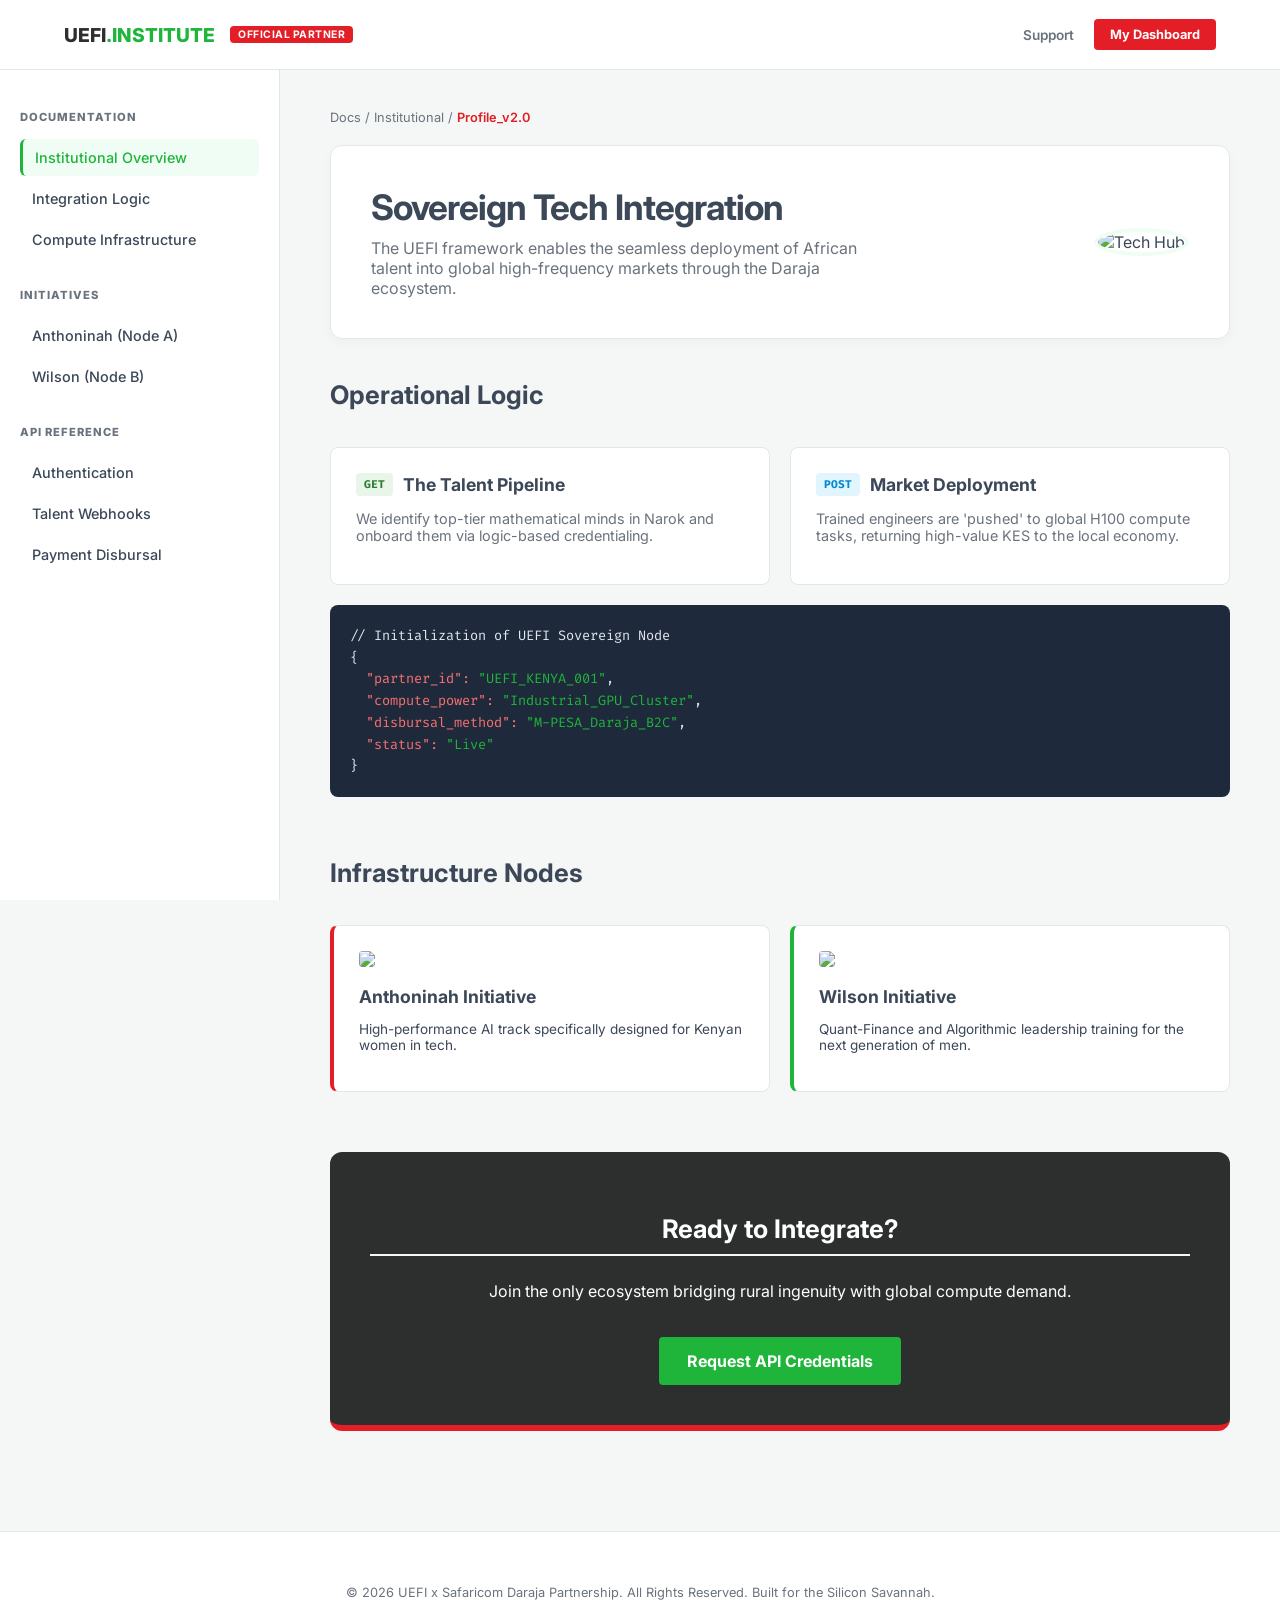
==== abouts.html @ 6edc69ea "Add files via upload" ====
<!DOCTYPE html>
<html lang="en">
<head>
    <meta charset="UTF-8">
    <meta name="viewport" content="width=device-width, initial-scale=1.0">
    <title>UEFI x Daraja | Developer Portal</title>
    <link href="https://fonts.googleapis.com/css2?family=Inter:wght@300;400;500;600;700;800&family=Fira+Code:wght@400;500&display=swap" rel="stylesheet">
    <style>
        :root {
            --safaricom-green: #1eb53a;
            --safaricom-red: #e41e26;
            --safaricom-dark: #2d2e2e;
            --portal-bg: #f4f7f6;
            --sidebar-bg: #ffffff;
            --text-main: #3c4858;
            --text-muted: #6a737d;
            --border-color: #e1e8ed;
            --code-bg: #1e293b;
        }

        * { box-sizing: border-box; }
        body {
            background-color: var(--portal-bg);
            color: var(--text-main);
            font-family: 'Inter', sans-serif;
            margin: 0;
            display: flex;
            flex-direction: column;
            min-height: 100vh;
        }

        /* --- TOP NAV --- */
        header {
            background: #ffffff;
            border-bottom: 1px solid var(--border-color);
            padding: 0 5%;
            height: 70px;
            display: flex;
            align-items: center;
            justify-content: space-between;
            position: sticky;
            top: 0;
            z-index: 1000;
        }

        .logo-area { display: flex; align-items: center; gap: 15px; }
        .logo { font-weight: 800; font-size: 1.2rem; color: var(--safaricom-dark); text-decoration: none; }
        .logo span { color: var(--safaricom-green); }
        .partner-tag { 
            background: var(--safaricom-red); 
            color: white; 
            font-size: 0.65rem; 
            padding: 2px 8px; 
            border-radius: 4px; 
            font-weight: 700;
            letter-spacing: 0.5px;
        }

        /* --- MAIN PORTAL LAYOUT --- */
        .portal-wrapper {
            display: grid;
            grid-template-columns: 280px 1fr;
            flex-grow: 1;
        }

        /* Sidebar Navigation */
        aside {
            background: var(--sidebar-bg);
            border-right: 1px solid var(--border-color);
            padding: 40px 20px;
            height: calc(100vh - 70px);
            position: sticky;
            top: 70px;
        }

        .nav-group { margin-bottom: 30px; }
        .nav-label { 
            font-size: 0.7rem; 
            font-weight: 800; 
            color: var(--text-muted); 
            text-transform: uppercase; 
            letter-spacing: 1px;
            margin-bottom: 15px;
            display: block;
        }

        .nav-link {
            display: flex;
            align-items: center;
            padding: 10px 12px;
            text-decoration: none;
            color: var(--text-main);
            font-size: 0.9rem;
            font-weight: 500;
            border-radius: 6px;
            transition: 0.2s;
            margin-bottom: 4px;
        }
        .nav-link:hover { background: #f0fdf4; color: var(--safaricom-green); }
        .nav-link.active { background: #f0fdf4; color: var(--safaricom-green); border-left: 3px solid var(--safaricom-green); }

        /* Main Documentation Area */
        main { padding: 40px 5% 100px 5%; max-width: 1000px; }
        
        .breadcrumb { font-size: 0.8rem; color: var(--text-muted); margin-bottom: 20px; }
        .breadcrumb span { color: var(--safaricom-red); font-weight: 600; }

        .hero-banner {
            background: white;
            border-radius: 12px;
            padding: 40px;
            border: 1px solid var(--border-color);
            margin-bottom: 40px;
            display: flex;
            justify-content: space-between;
            align-items: center;
            box-shadow: 0 4px 12px rgba(0,0,0,0.03);
        }

        .hero-text h1 { margin: 0 0 10px 0; font-size: 2.2rem; letter-spacing: -1px; }
        .hero-text p { color: var(--text-muted); margin: 0; max-width: 500px; }

        .hero-visual img {
            width: 120px;
            height: 120px;
            border-radius: 50%;
            border: 4px solid #f0fdf4;
        }

        /* API Badges */
        .method-badge {
            font-family: 'Fira Code', monospace;
            font-size: 0.7rem;
            padding: 4px 8px;
            border-radius: 4px;
            font-weight: 700;
            margin-right: 10px;
        }
        .post { background: #e1f5fe; color: #0288d1; }
        .get { background: #e8f5e9; color: #2e7d32; }

        /* Content Blocks */
        section { margin-bottom: 60px; }
        h2 { font-size: 1.6rem; border-bottom: 2px solid var(--portal-bg); padding-bottom: 10px; margin-bottom: 25px; }

        .grid-cards {
            display: grid;
            grid-template-columns: repeat(auto-fit, minmax(300px, 1fr));
            gap: 20px;
        }

        .doc-card {
            background: white;
            padding: 25px;
            border-radius: 8px;
            border: 1px solid var(--border-color);
            transition: 0.3s;
        }
        .doc-card:hover { border-color: var(--safaricom-green); transform: translateY(-3px); }
        .doc-card h3 { margin: 0 0 10px 0; font-size: 1.1rem; display: flex; align-items: center; }

        .code-block {
            background: var(--code-bg);
            color: #e2e8f0;
            padding: 20px;
            border-radius: 8px;
            font-family: 'Fira Code', monospace;
            font-size: 0.85rem;
            line-height: 1.6;
            position: relative;
            margin-top: 20px;
        }
        .code-block .key { color: #f87171; }
        .code-block .string { color: var(--safaricom-green); }

        .cta-box {
            background: var(--safaricom-dark);
            color: white;
            padding: 40px;
            border-radius: 12px;
            text-align: center;
            border-bottom: 6px solid var(--safaricom-red);
        }
        .btn-green {
            background: var(--safaricom-green);
            color: white;
            padding: 14px 28px;
            text-decoration: none;
            font-weight: 700;
            border-radius: 4px;
            display: inline-block;
            margin-top: 20px;
        }

        @media (max-width: 900px) {
            .portal-wrapper { grid-template-columns: 1fr; }
            aside { display: none; }
        }
    </style>
</head>
<body>

    <header>
        <div class="logo-area">
            <a href="#" class="logo">UEFI<span>.INSTITUTE</span></a>
            <div class="partner-tag">OFFICIAL PARTNER</div>
        </div>
        <div style="display: flex; gap: 20px; align-items: center;">
            <a href="#" style="font-size: 0.85rem; color: var(--text-muted); text-decoration: none; font-weight: 600;">Support</a>
            <a href="#" style="background: var(--safaricom-red); color: white; padding: 8px 16px; border-radius: 4px; text-decoration: none; font-size: 0.8rem; font-weight: 700;">My Dashboard</a>
        </div>
    </header>

    <div class="portal-wrapper">
        <aside>
            <div class="nav-group">
                <span class="nav-label">Documentation</span>
                <a href="#" class="nav-link active">Institutional Overview</a>
                <a href="#" class="nav-link">Integration Logic</a>
                <a href="#" class="nav-link">Compute Infrastructure</a>
            </div>
            <div class="nav-group">
                <span class="nav-label">Initiatives</span>
                <a href="#" class="nav-link">Anthoninah (Node A)</a>
                <a href="#" class="nav-link">Wilson (Node B)</a>
                
            </div>
            <div class="nav-group">
                <span class="nav-label">API Reference</span>
                <a href="#" class="nav-link">Authentication</a>
                <a href="#" class="nav-link">Talent Webhooks</a>
                <a href="#" class="nav-link">Payment Disbursal</a>
            </div>
        </aside>

        <main>
            <div class="breadcrumb">Docs / Institutional / <span>Profile_v2.0</span></div>

            <section class="hero-banner">
                <div class="hero-text">
                    <h1>Sovereign Tech Integration</h1>
                    <p>The UEFI framework enables the seamless deployment of African talent into global high-frequency markets through the Daraja ecosystem.</p>
                </div>
                <div class="hero-visual">
                    <img src="https://images.unsplash.com/photo-1531482615713-2afd69097998?auto=format&fit=crop&w=300&q=80" alt="Tech Hub">
                </div>
            </section>

            <section>
                <h2>Operational Logic</h2>
                <div class="grid-cards">
                    <div class="doc-card">
                        <h3><span class="method-badge get">GET</span> The Talent Pipeline</h3>
                        <p style="font-size: 0.9rem; color: var(--text-muted);">We identify top-tier mathematical minds in Narok and onboard them via logic-based credentialing.</p>
                    </div>
                    <div class="doc-card">
                        <h3><span class="method-badge post">POST</span> Market Deployment</h3>
                        <p style="font-size: 0.9rem; color: var(--text-muted);">Trained engineers are 'pushed' to global H100 compute tasks, returning high-value KES to the local economy.</p>
                    </div>
                </div>

                <div class="code-block">
                    // Initialization of UEFI Sovereign Node<br>
                    {<br>
                    &nbsp;&nbsp;<span class="key">"partner_id":</span> <span class="string">"UEFI_KENYA_001"</span>,<br>
                    &nbsp;&nbsp;<span class="key">"compute_power":</span> <span class="string">"Industrial_GPU_Cluster"</span>,<br>
                    &nbsp;&nbsp;<span class="key">"disbursal_method":</span> <span class="string">"M-PESA_Daraja_B2C"</span>,<br>
                    &nbsp;&nbsp;<span class="key">"status":</span> <span class="string">"Live"</span><br>
                    }
                </div>
            </section>

            <section>
                <h2>Infrastructure Nodes</h2>
                <div class="grid-cards">
                    <div class="doc-card" style="border-left: 4px solid var(--safaricom-red);">
                        <img src="https://images.unsplash.com/photo-1573497019940-1c28c88b4f3e?auto=format&fit=crop&w=400&q=80" style="width:100%; border-radius:4px; margin-bottom:15px;">
                        <h3>Anthoninah Initiative</h3>
                        <p style="font-size: 0.85rem;">High-performance AI track specifically designed for Kenyan women in tech.</p>
                    </div>
                    <div class="doc-card" style="border-left: 4px solid var(--safaricom-green);">
                        <img src="https://images.unsplash.com/photo-1507003211169-0a1dd7228f2d?auto=format&fit=crop&w=400&q=80" style="width:100%; border-radius:4px; margin-bottom:15px;">
                        <h3>Wilson Initiative</h3>
                        <p style="font-size: 0.85rem;">Quant-Finance and Algorithmic leadership training for the next generation of men.</p>
                    </div>
                </div>
            </section>

            <div class="cta-box">
                <h2>Ready to Integrate?</h2>
                <p>Join the only ecosystem bridging rural ingenuity with global compute demand.</p>
                <a href="#" class="btn-green">Request API Credentials</a>
            </div>
        </main>
    </div>

    <footer style="background: white; border-top: 1px solid var(--border-color); padding: 40px 5%; font-size: 0.8rem; color: var(--text-muted); text-align: center;">
        <p>&copy; 2026 UEFI x Safaricom Daraja Partnership. All Rights Reserved. Built for the Silicon Savannah.</p>
    </footer>

</body>
</html>
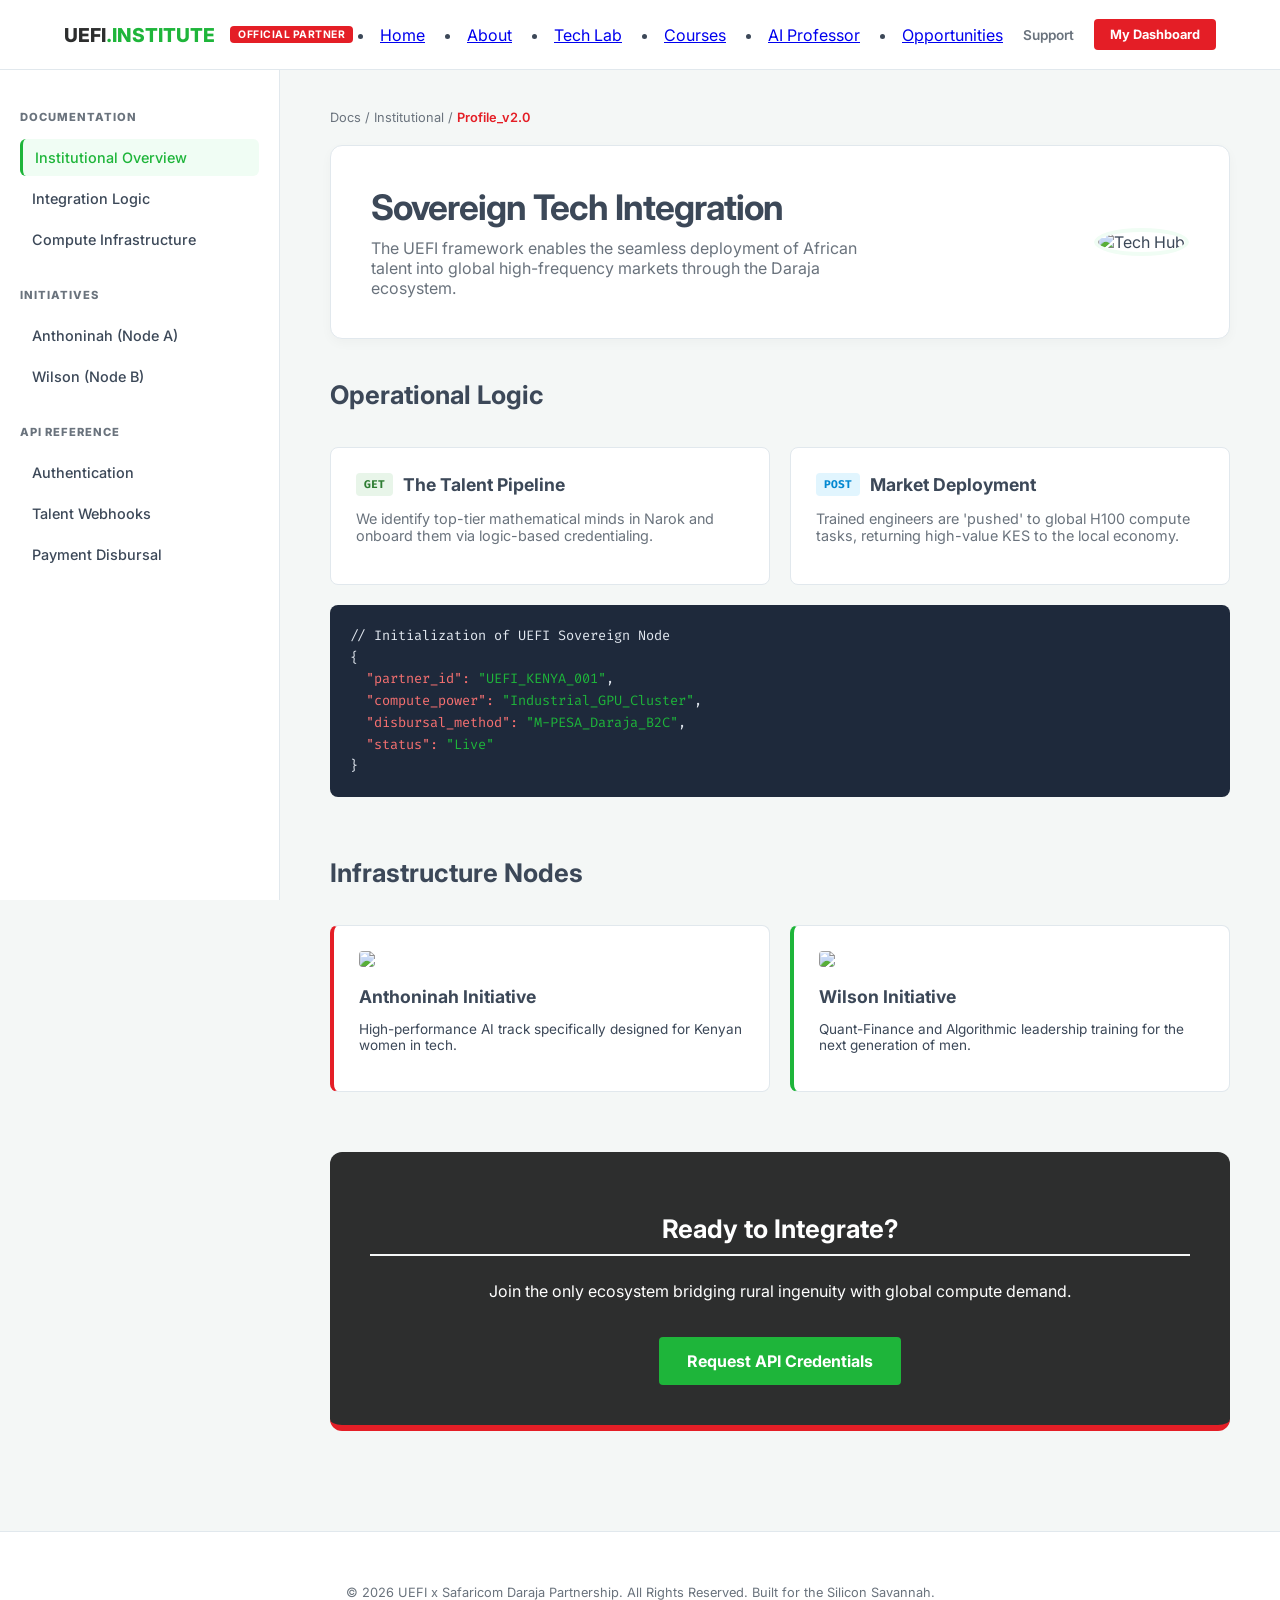
==== commit ab4df06d: "Update abouts.html" ====
--- a/abouts.html
+++ b/abouts.html
@@ -206,6 +206,12 @@
             <div class="partner-tag">OFFICIAL PARTNER</div>
         </div>
         <div style="display: flex; gap: 20px; align-items: center;">
+            <li><a href="index.html">Home</a></li>
+                <li><a href="abouts.html">About</a></li>
+                <li><a href="tech-lab.html">Tech Lab</a></li>
+                <li><a href="courses.html">Courses</a></li>
+                <li><a href="tutor.html">AI Professor</a></li>
+                <li><a href="opportunities-hub.html">Opportunities</a></li>
             <a href="#" style="font-size: 0.85rem; color: var(--text-muted); text-decoration: none; font-weight: 600;">Support</a>
             <a href="#" style="background: var(--safaricom-red); color: white; padding: 8px 16px; border-radius: 4px; text-decoration: none; font-size: 0.8rem; font-weight: 700;">My Dashboard</a>
         </div>
@@ -299,4 +305,4 @@
     </footer>
 
 </body>
-</html>+</html>
